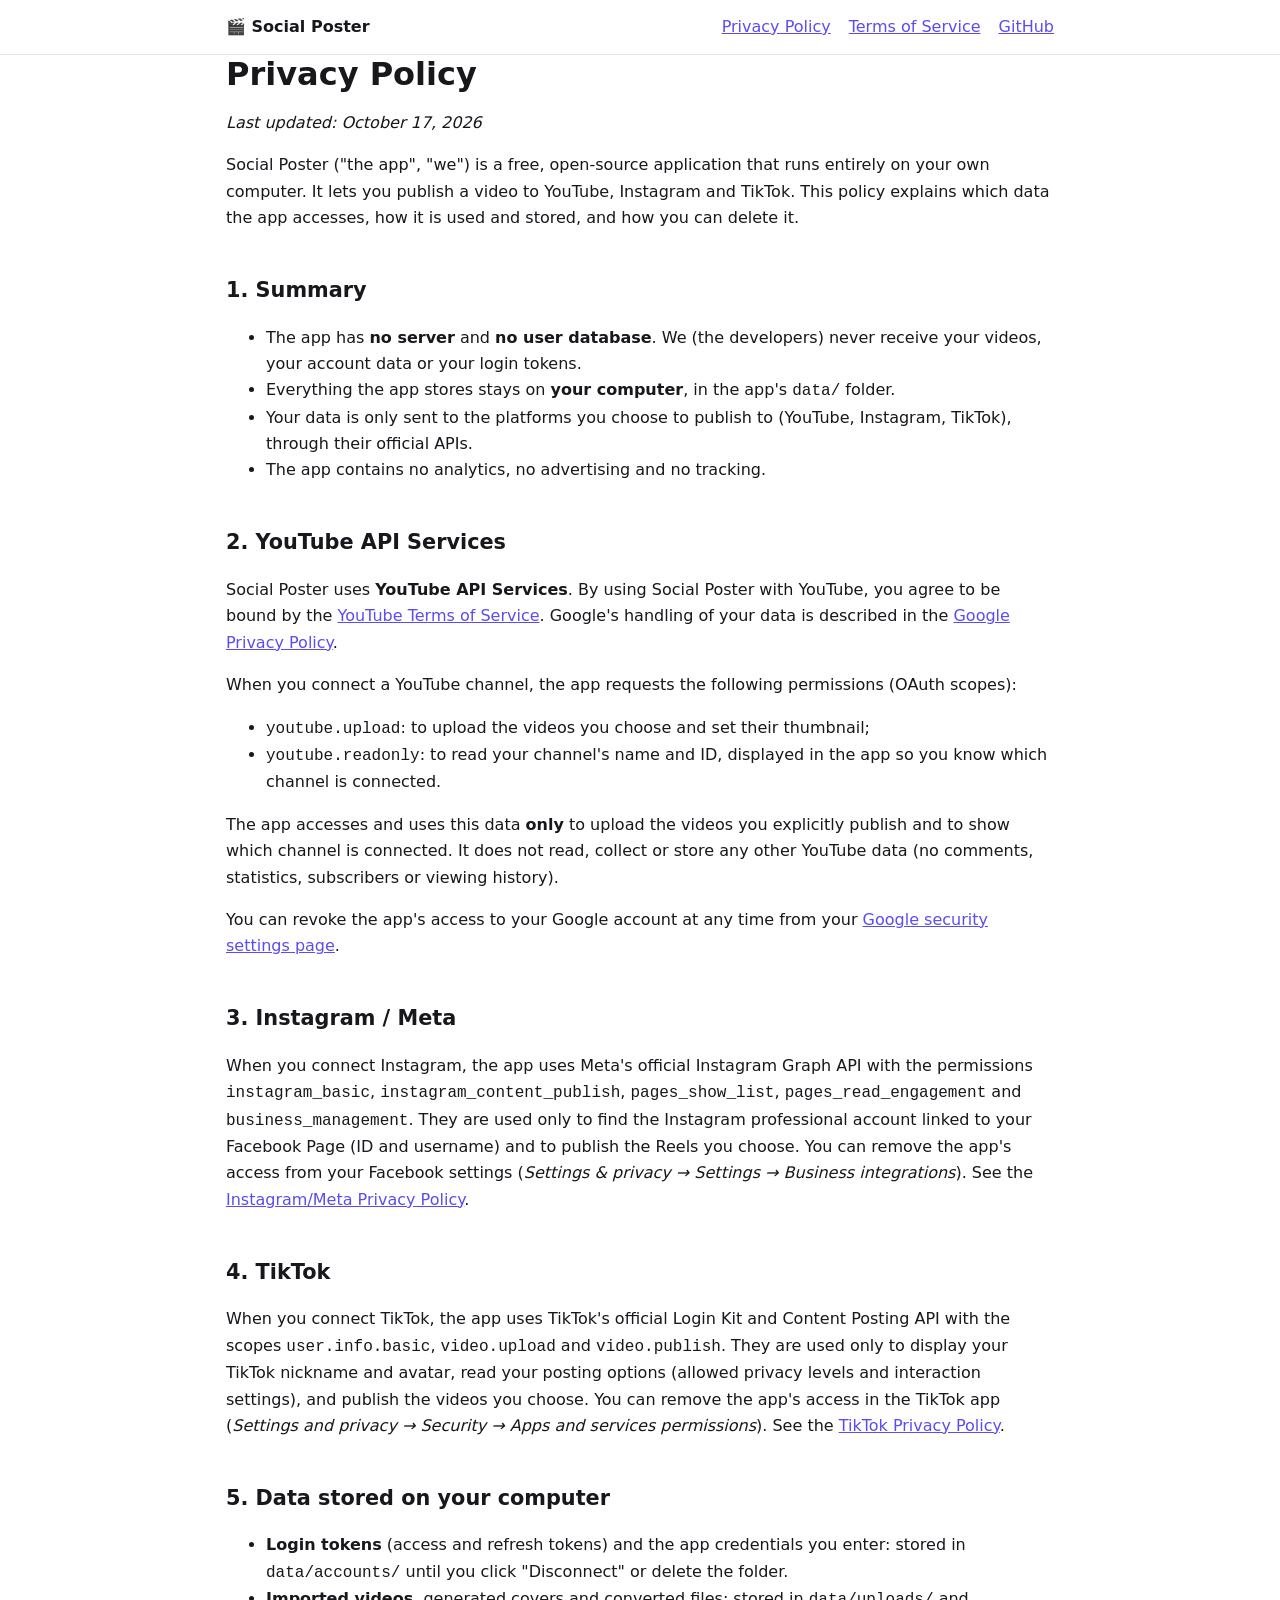
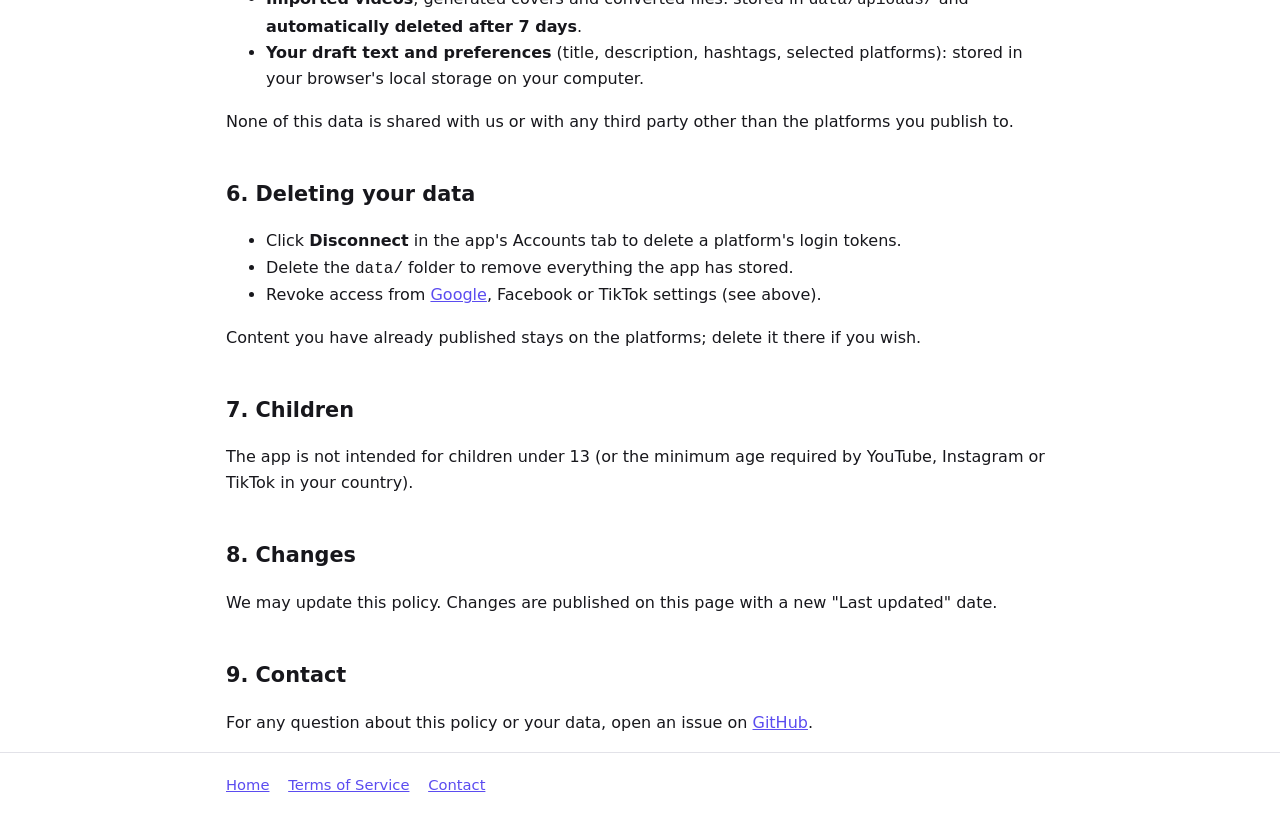
==== docs/privacy.html @ 1511c354 "Add detailed setup guide, project website and TikTok audit-compliant posting form - README: field-by" ====
<!doctype html>
<html lang="en">
<head>
  <meta charset="utf-8">
  <meta name="viewport" content="width=device-width, initial-scale=1">
  <title>Privacy Policy · Social Poster</title>
  <link rel="icon" href="icon.png">
  <link rel="stylesheet" href="site.css">
</head>
<body>
<header>
  <div class="wrap">
    <nav>
      <a class="brand" href="./">🎬 Social Poster</a>
      <a href="privacy.html">Privacy Policy</a>
      <a href="terms.html">Terms of Service</a>
      <a href="https://github.com/Timcat62/tiktok-instagram-youtube-poster">GitHub</a>
    </nav>
  </div>
</header>

<main class="wrap">
  <h1>Privacy Policy</h1>
  <p><i>Last updated: October 17, 2026</i></p>

  <p>Social Poster ("the app", "we") is a free, open-source application that runs entirely on your own computer. It lets you publish a video to YouTube, Instagram and TikTok. This policy explains which data the app accesses, how it is used and stored, and how you can delete it.</p>

  <h2>1. Summary</h2>
  <ul>
    <li>The app has <b>no server</b> and <b>no user database</b>. We (the developers) never receive your videos, your account data or your login tokens.</li>
    <li>Everything the app stores stays on <b>your computer</b>, in the app's <code>data/</code> folder.</li>
    <li>Your data is only sent to the platforms you choose to publish to (YouTube, Instagram, TikTok), through their official APIs.</li>
    <li>The app contains no analytics, no advertising and no tracking.</li>
  </ul>

  <h2>2. YouTube API Services</h2>
  <p>Social Poster uses <b>YouTube API Services</b>. By using Social Poster with YouTube, you agree to be bound by the <a href="https://www.youtube.com/t/terms">YouTube Terms of Service</a>. Google's handling of your data is described in the <a href="https://policies.google.com/privacy">Google Privacy Policy</a>.</p>
  <p>When you connect a YouTube channel, the app requests the following permissions (OAuth scopes):</p>
  <ul>
    <li><code>youtube.upload</code>: to upload the videos you choose and set their thumbnail;</li>
    <li><code>youtube.readonly</code>: to read your channel's name and ID, displayed in the app so you know which channel is connected.</li>
  </ul>
  <p>The app accesses and uses this data <b>only</b> to upload the videos you explicitly publish and to show which channel is connected. It does not read, collect or store any other YouTube data (no comments, statistics, subscribers or viewing history).</p>
  <p>You can revoke the app's access to your Google account at any time from your <a href="https://security.google.com/settings/security/permissions">Google security settings page</a>.</p>

  <h2>3. Instagram / Meta</h2>
  <p>When you connect Instagram, the app uses Meta's official Instagram Graph API with the permissions <code>instagram_basic</code>, <code>instagram_content_publish</code>, <code>pages_show_list</code>, <code>pages_read_engagement</code> and <code>business_management</code>. They are used only to find the Instagram professional account linked to your Facebook Page (ID and username) and to publish the Reels you choose. You can remove the app's access from your Facebook settings (<i>Settings &amp; privacy → Settings → Business integrations</i>). See the <a href="https://privacycenter.instagram.com/policy">Instagram/Meta Privacy Policy</a>.</p>

  <h2>4. TikTok</h2>
  <p>When you connect TikTok, the app uses TikTok's official Login Kit and Content Posting API with the scopes <code>user.info.basic</code>, <code>video.upload</code> and <code>video.publish</code>. They are used only to display your TikTok nickname and avatar, read your posting options (allowed privacy levels and interaction settings), and publish the videos you choose. You can remove the app's access in the TikTok app (<i>Settings and privacy → Security → Apps and services permissions</i>). See the <a href="https://www.tiktok.com/legal/privacy-policy">TikTok Privacy Policy</a>.</p>

  <h2>5. Data stored on your computer</h2>
  <ul>
    <li><b>Login tokens</b> (access and refresh tokens) and the app credentials you enter: stored in <code>data/accounts/</code> until you click "Disconnect" or delete the folder.</li>
    <li><b>Imported videos</b>, generated covers and converted files: stored in <code>data/uploads/</code> and <b>automatically deleted after 7 days</b>.</li>
    <li><b>Your draft text and preferences</b> (title, description, hashtags, selected platforms): stored in your browser's local storage on your computer.</li>
  </ul>
  <p>None of this data is shared with us or with any third party other than the platforms you publish to.</p>

  <h2>6. Deleting your data</h2>
  <ul>
    <li>Click <b>Disconnect</b> in the app's Accounts tab to delete a platform's login tokens.</li>
    <li>Delete the <code>data/</code> folder to remove everything the app has stored.</li>
    <li>Revoke access from <a href="https://security.google.com/settings/security/permissions">Google</a>, Facebook or TikTok settings (see above).</li>
  </ul>
  <p>Content you have already published stays on the platforms; delete it there if you wish.</p>

  <h2>7. Children</h2>
  <p>The app is not intended for children under 13 (or the minimum age required by YouTube, Instagram or TikTok in your country).</p>

  <h2>8. Changes</h2>
  <p>We may update this policy. Changes are published on this page with a new "Last updated" date.</p>

  <h2>9. Contact</h2>
  <p>For any question about this policy or your data, open an issue on <a href="https://github.com/Timcat62/tiktok-instagram-youtube-poster/issues">GitHub</a>.</p>
</main>

<footer>
  <div class="wrap">
    <a href="./">Home</a>
    <a href="terms.html">Terms of Service</a>
    <a href="https://github.com/Timcat62/tiktok-instagram-youtube-poster/issues">Contact</a>
  </div>
</footer>
</body>
</html>
---- docs/site.css ----
:root {
  --bg: #ffffff;
  --surface: #f5f5f7;
  --border: #e2e2e8;
  --text: #17171c;
  --muted: #5f5f6b;
  --accent: #5b4cf0;
}
@media (prefers-color-scheme: dark) {
  :root { --bg: #0f0f13; --surface: #18181f; --border: #2d2d38; --text: #ececf1; --muted: #a0a0ad; --accent: #8a7fff; }
}
* { box-sizing: border-box; }
body { margin: 0; background: var(--bg); color: var(--text); font: 16px/1.65 system-ui, -apple-system, "Segoe UI", Roboto, sans-serif; }
a { color: var(--accent); }
header, footer { border-color: var(--border); }
header { border-bottom: 1px solid var(--border); }
.wrap { max-width: 860px; margin: 0 auto; padding: 0 16px; }
nav { display: flex; align-items: center; gap: 18px; padding: 14px 0; flex-wrap: wrap; }
nav .brand { font-weight: 700; margin-right: auto; text-decoration: none; color: var(--text); }
main { padding: 32px 0 48px; }
h1 { font-size: 2rem; line-height: 1.2; margin: 0 0 12px; }
h2 { margin-top: 2em; font-size: 1.3rem; }
.lead { font-size: 1.15rem; color: var(--muted); }
.badges { display: flex; gap: 8px; flex-wrap: wrap; margin: 16px 0 24px; }
.badge { border-radius: 99px; padding: 3px 12px; font-size: .9rem; font-weight: 600; color: #fff; }
.yt { background: #ff0033; } .ig { background: linear-gradient(45deg, #f9ce34, #ee2a7b 50%, #6228d7); } .tt { background: #111; }
.shot { width: 100%; border-radius: 12px; border: 1px solid var(--border); margin: 8px 0 24px; }
.btn { display: inline-block; background: var(--accent); color: #fff; padding: 10px 18px; border-radius: 10px; text-decoration: none; font-weight: 600; }
.card { background: var(--surface); border: 1px solid var(--border); border-radius: 12px; padding: 16px 20px; margin: 16px 0; }
footer { border-top: 1px solid var(--border); padding: 20px 0 40px; color: var(--muted); font-size: .92rem; }
footer a { margin-right: 14px; }
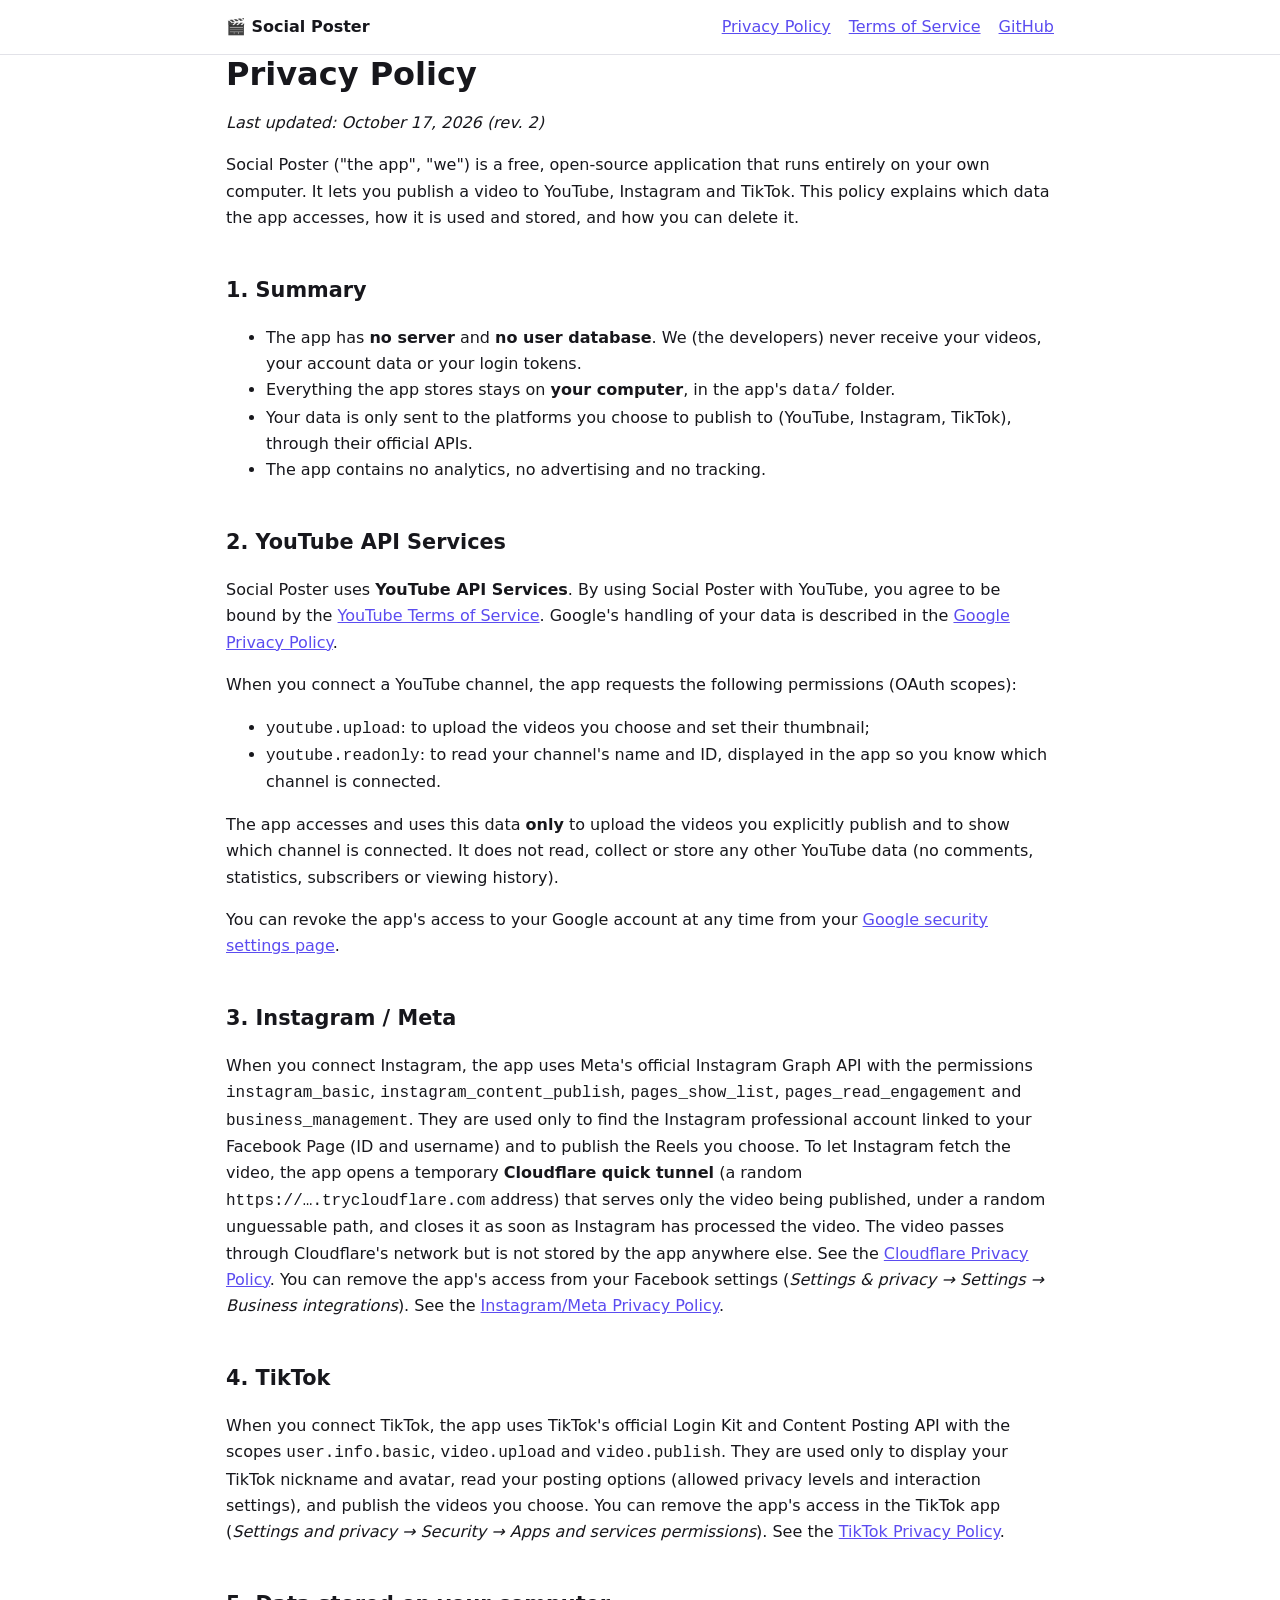
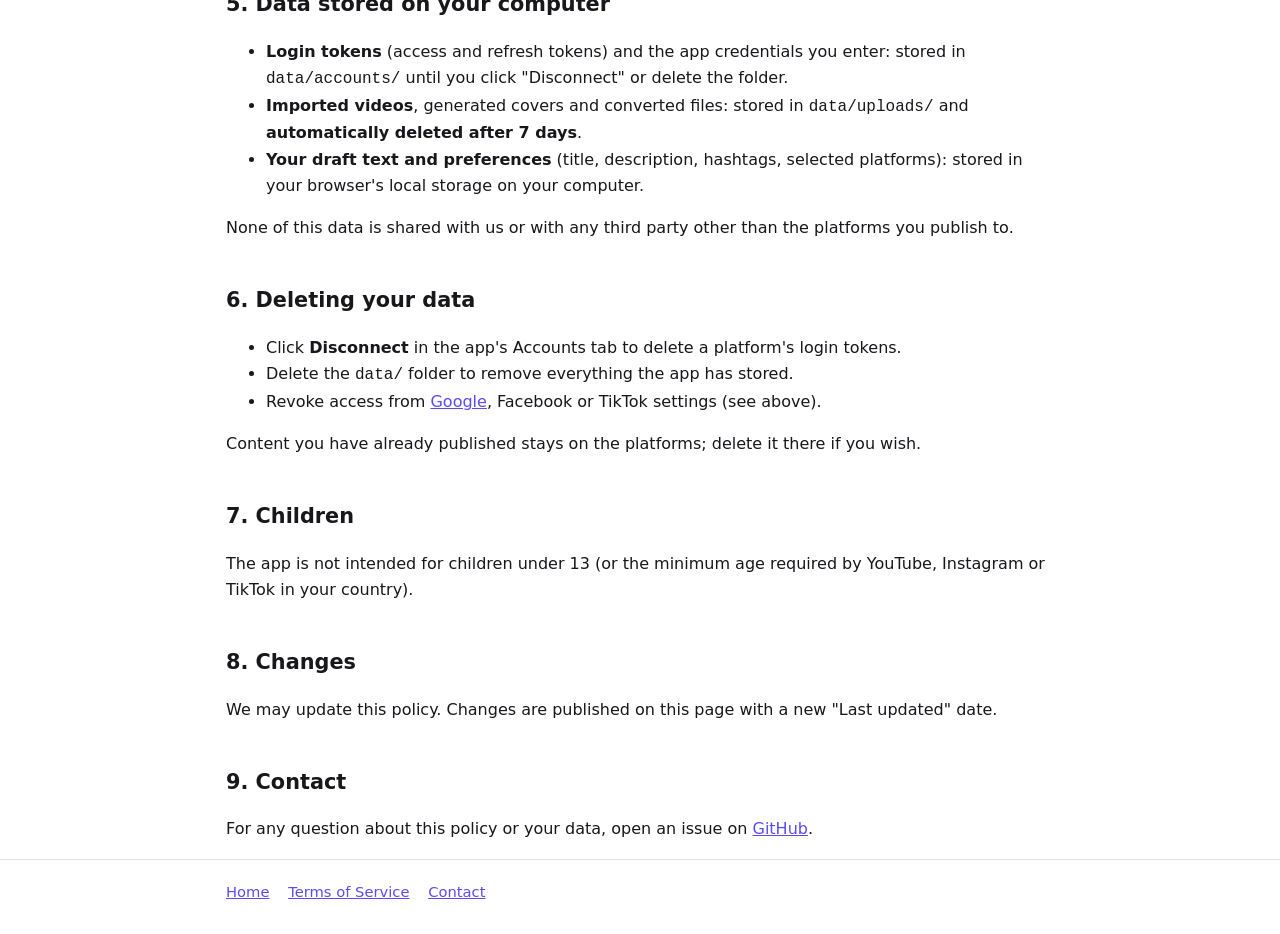
==== commit 17bea190: "Instagram: publish from a temporary Cloudflare link instead of rupload Instagram's rupload endpoint " ====
--- a/docs/privacy.html
+++ b/docs/privacy.html
@@ -21,7 +21,7 @@
 
 <main class="wrap">
   <h1>Privacy Policy</h1>
-  <p><i>Last updated: October 17, 2026</i></p>
+  <p><i>Last updated: October 17, 2026 (rev. 2)</i></p>
 
   <p>Social Poster ("the app", "we") is a free, open-source application that runs entirely on your own computer. It lets you publish a video to YouTube, Instagram and TikTok. This policy explains which data the app accesses, how it is used and stored, and how you can delete it.</p>
 
@@ -44,7 +44,7 @@
   <p>You can revoke the app's access to your Google account at any time from your <a href="https://security.google.com/settings/security/permissions">Google security settings page</a>.</p>
 
   <h2>3. Instagram / Meta</h2>
-  <p>When you connect Instagram, the app uses Meta's official Instagram Graph API with the permissions <code>instagram_basic</code>, <code>instagram_content_publish</code>, <code>pages_show_list</code>, <code>pages_read_engagement</code> and <code>business_management</code>. They are used only to find the Instagram professional account linked to your Facebook Page (ID and username) and to publish the Reels you choose. You can remove the app's access from your Facebook settings (<i>Settings &amp; privacy → Settings → Business integrations</i>). See the <a href="https://privacycenter.instagram.com/policy">Instagram/Meta Privacy Policy</a>.</p>
+  <p>When you connect Instagram, the app uses Meta's official Instagram Graph API with the permissions <code>instagram_basic</code>, <code>instagram_content_publish</code>, <code>pages_show_list</code>, <code>pages_read_engagement</code> and <code>business_management</code>. They are used only to find the Instagram professional account linked to your Facebook Page (ID and username) and to publish the Reels you choose. To let Instagram fetch the video, the app opens a temporary <b>Cloudflare quick tunnel</b> (a random <code>https://….trycloudflare.com</code> address) that serves only the video being published, under a random unguessable path, and closes it as soon as Instagram has processed the video. The video passes through Cloudflare's network but is not stored by the app anywhere else. See the <a href="https://www.cloudflare.com/privacypolicy/">Cloudflare Privacy Policy</a>. You can remove the app's access from your Facebook settings (<i>Settings &amp; privacy → Settings → Business integrations</i>). See the <a href="https://privacycenter.instagram.com/policy">Instagram/Meta Privacy Policy</a>.</p>
 
   <h2>4. TikTok</h2>
   <p>When you connect TikTok, the app uses TikTok's official Login Kit and Content Posting API with the scopes <code>user.info.basic</code>, <code>video.upload</code> and <code>video.publish</code>. They are used only to display your TikTok nickname and avatar, read your posting options (allowed privacy levels and interaction settings), and publish the videos you choose. You can remove the app's access in the TikTok app (<i>Settings and privacy → Security → Apps and services permissions</i>). See the <a href="https://www.tiktok.com/legal/privacy-policy">TikTok Privacy Policy</a>.</p>
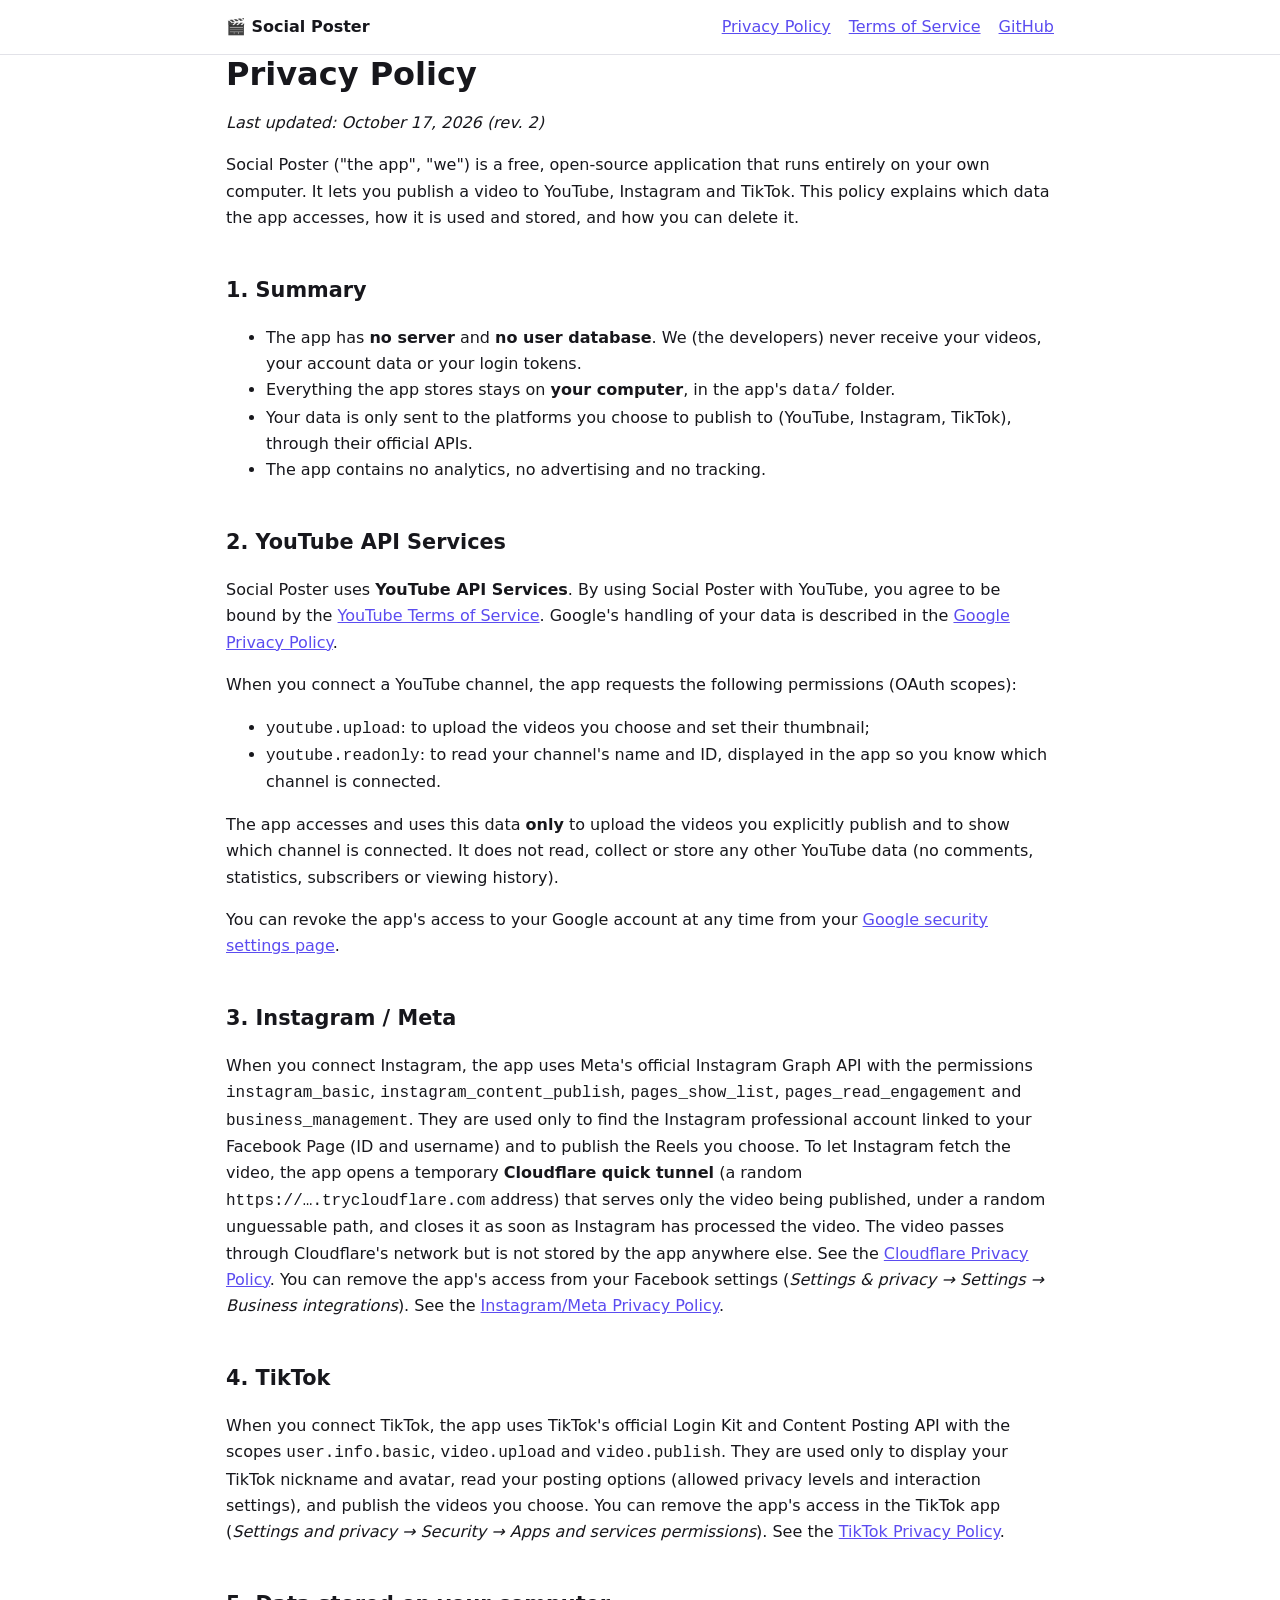
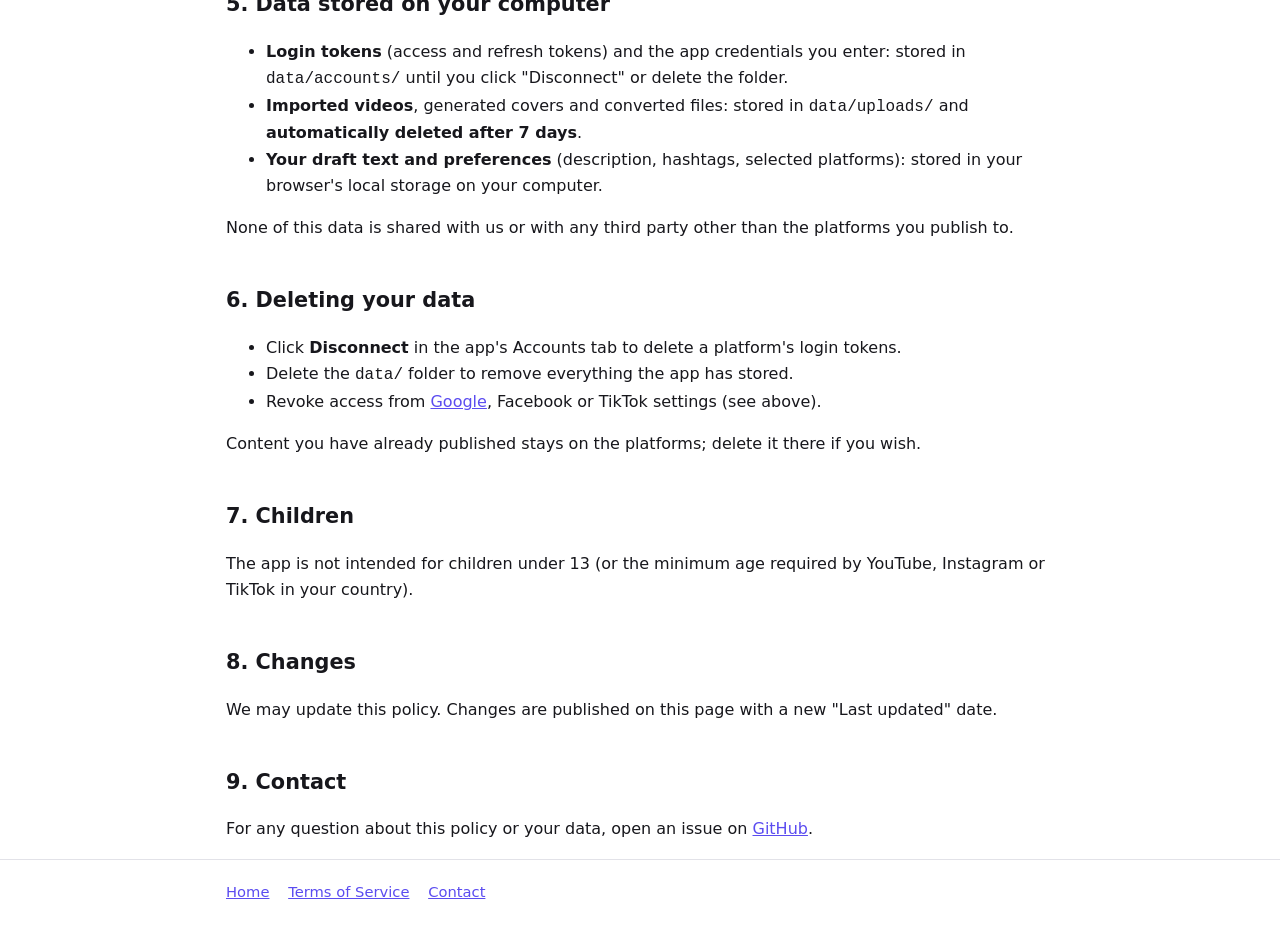
==== commit 0d85ea6e: "Privacy policy: the draft no longer contains a title Co-Authored-By: Claude Opus 5.5 <noreply@anthro" ====
--- a/docs/privacy.html
+++ b/docs/privacy.html
@@ -53,7 +53,7 @@
   <ul>
     <li><b>Login tokens</b> (access and refresh tokens) and the app credentials you enter: stored in <code>data/accounts/</code> until you click "Disconnect" or delete the folder.</li>
     <li><b>Imported videos</b>, generated covers and converted files: stored in <code>data/uploads/</code> and <b>automatically deleted after 7 days</b>.</li>
-    <li><b>Your draft text and preferences</b> (title, description, hashtags, selected platforms): stored in your browser's local storage on your computer.</li>
+    <li><b>Your draft text and preferences</b> (description, hashtags, selected platforms): stored in your browser's local storage on your computer.</li>
   </ul>
   <p>None of this data is shared with us or with any third party other than the platforms you publish to.</p>
 
